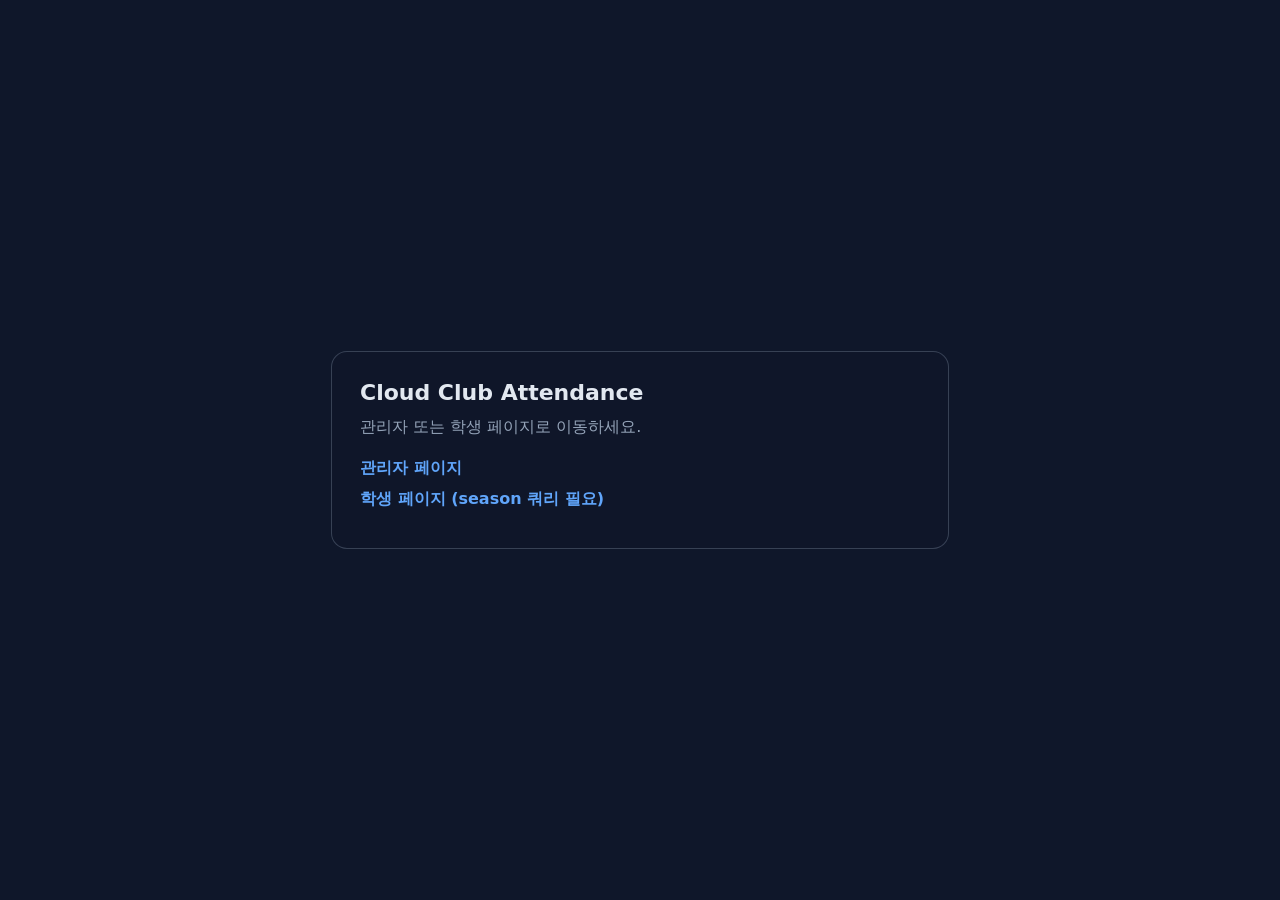
==== web/index.html @ 2427c8b9 "관리자·학생 페이지 전체 GitHub Pages 마이그레이션 및 Apps Script JSONP API 게이트웨이 전환 구현 - Code.gs를 API 중심 구조로 개편하고 JSO" ====
<!DOCTYPE html>
<html lang="ko">
<head>
  <meta charset="utf-8">
  <meta name="viewport" content="width=device-width, initial-scale=1">
  <title>Cloud Club Attendance</title>
  <style>
    body {
      margin: 0;
      font-family: Inter, system-ui, -apple-system, Segoe UI, Roboto, sans-serif;
      background: #0f172a;
      color: #e2e8f0;
      min-height: 100vh;
      display: grid;
      place-items: center;
    }
    .box {
      width: min(92vw, 560px);
      padding: 28px;
      border-radius: 16px;
      border: 1px solid rgba(148, 163, 184, 0.3);
      background: rgba(15, 23, 42, 0.8);
    }
    h1 { margin: 0 0 12px; font-size: 22px; }
    p { color: #94a3b8; margin: 0 0 20px; }
    a {
      display: block;
      color: #60a5fa;
      text-decoration: none;
      margin: 10px 0;
      font-weight: 700;
    }
  </style>
</head>
<body>
  <div class="box">
    <h1>Cloud Club Attendance</h1>
    <p>관리자 또는 학생 페이지로 이동하세요.</p>
    <a href="./admin/">관리자 페이지</a>
    <a href="./student/">학생 페이지 (season 쿼리 필요)</a>
  </div>
</body>
</html>
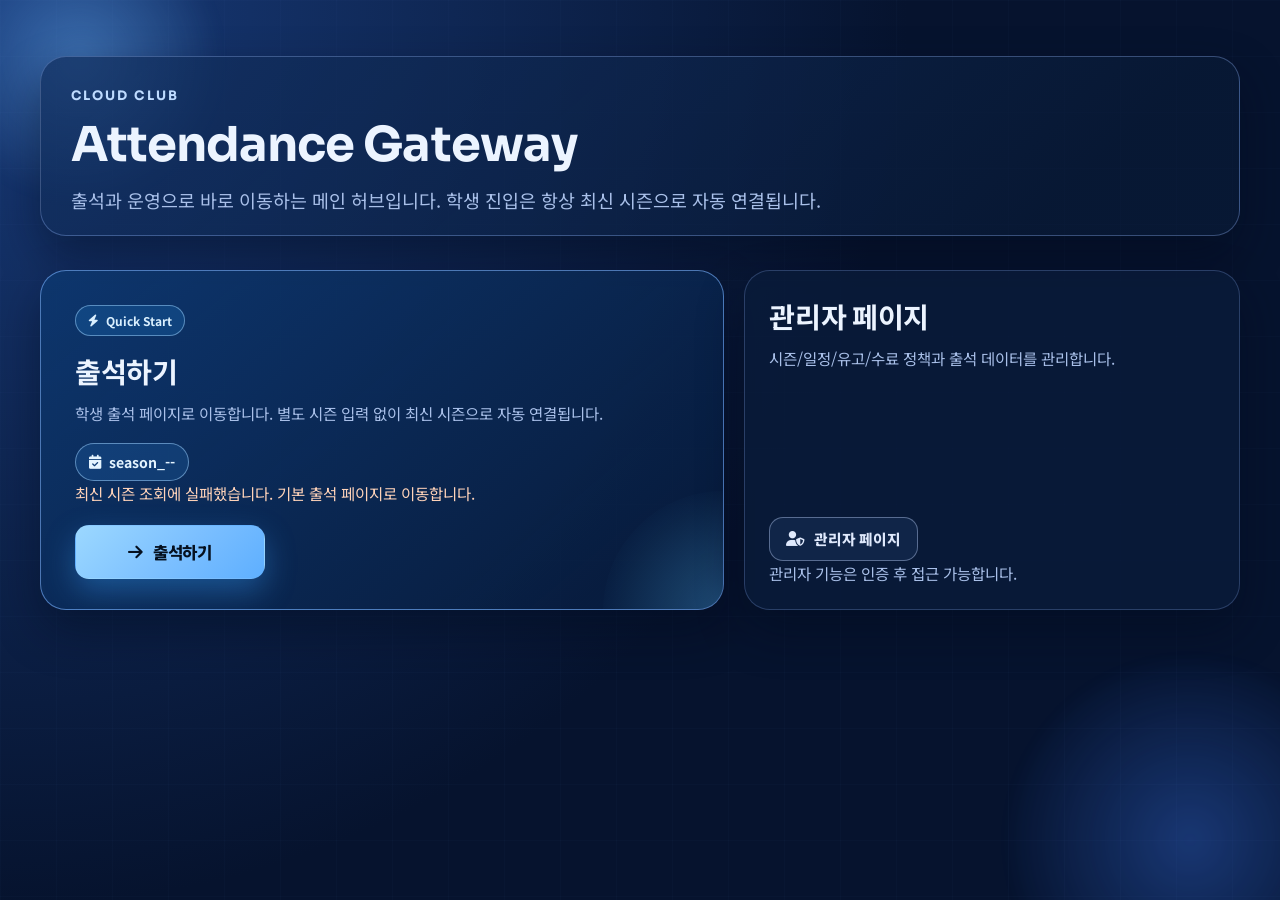
==== commit 2c3e7ac6: "feat(web-gateway): 루트 랜딩 고도화 및 최신 시즌 자동 연결 - /web 루트 페이지를 카드형 허브 UI로 전면 개편해 학생/관리자 진입 동선을 시각적으로 분리하고" ====
--- a/web/index.html
+++ b/web/index.html
@@ -3,41 +3,389 @@
 <head>
   <meta charset="utf-8">
   <meta name="viewport" content="width=device-width, initial-scale=1">
-  <title>Cloud Club Attendance</title>
+  <title>Cloud Club Attendance Gateway</title>
+  <link rel="icon" href="../images/image.png" type="image/png">
+  <link rel="stylesheet" href="https://cdnjs.cloudflare.com/ajax/libs/font-awesome/6.4.0/css/all.min.css">
+  <link rel="preconnect" href="https://fonts.googleapis.com">
+  <link rel="preconnect" href="https://fonts.gstatic.com" crossorigin>
+  <link href="https://fonts.googleapis.com/css2?family=Noto+Sans+KR:wght@400;500;700;800&family=Sora:wght@600;700;800&display=swap" rel="stylesheet">
   <style>
+    :root {
+      --bg-main: #06132e;
+      --bg-hero: #0f234b;
+      --card-bg: rgba(10, 27, 58, 0.78);
+      --card-border: rgba(130, 163, 224, 0.28);
+      --card-border-strong: rgba(123, 179, 255, 0.6);
+      --text-main: #ecf4ff;
+      --text-muted: #a9c0e9;
+      --accent: #7cc4ff;
+      --accent-strong: #31a0ff;
+      --admin-accent: #93a7ca;
+      --focus-ring: rgba(155, 208, 255, 0.95);
+      --shadow-soft: 0 20px 46px rgba(3, 10, 29, 0.45);
+    }
+
+    * {
+      box-sizing: border-box;
+    }
+
     body {
       margin: 0;
-      font-family: Inter, system-ui, -apple-system, Segoe UI, Roboto, sans-serif;
-      background: #0f172a;
-      color: #e2e8f0;
+      font-family: 'Noto Sans KR', -apple-system, BlinkMacSystemFont, 'Segoe UI', sans-serif;
+      background: radial-gradient(circle at top left, #183b7a 0%, var(--bg-main) 58%);
+      color: var(--text-main);
       min-height: 100vh;
+      position: relative;
+      overflow-x: hidden;
+    }
+
+    .bg-grid {
+      position: fixed;
+      inset: 0;
+      background-image:
+        linear-gradient(to right, rgba(108, 157, 236, 0.14) 1px, transparent 1px),
+        linear-gradient(to bottom, rgba(108, 157, 236, 0.14) 1px, transparent 1px);
+      background-size: 56px 56px;
+      opacity: 0.2;
+      pointer-events: none;
+      z-index: 0;
+    }
+
+    .ambient {
+      position: fixed;
+      inset: 0;
+      z-index: 0;
+      pointer-events: none;
+    }
+
+    .orb {
+      position: absolute;
+      border-radius: 999px;
+      filter: blur(8px);
+      opacity: 0.58;
+    }
+
+    .orb-a {
+      width: 280px;
+      height: 280px;
+      top: -80px;
+      left: -60px;
+      background: radial-gradient(circle, rgba(112, 185, 255, 0.72) 0%, rgba(112, 185, 255, 0) 72%);
+    }
+
+    .orb-b {
+      width: 360px;
+      height: 360px;
+      bottom: -120px;
+      right: -90px;
+      background: radial-gradient(circle, rgba(63, 128, 255, 0.58) 0%, rgba(63, 128, 255, 0) 76%);
+    }
+
+    .landing {
+      position: relative;
+      z-index: 1;
+      width: min(1200px, calc(100vw - 40px));
+      margin: 0 auto;
+      padding: 56px 0 64px;
+    }
+
+    .hero {
+      margin-bottom: 34px;
+      padding: 30px 30px 22px;
+      border: 1px solid rgba(138, 173, 236, 0.36);
+      background: linear-gradient(138deg, rgba(18, 48, 97, 0.74) 0%, rgba(9, 26, 55, 0.72) 84%);
+      border-radius: 26px;
+      box-shadow: var(--shadow-soft);
+    }
+
+    .eyebrow {
+      margin: 0 0 10px;
+      font-family: 'Sora', 'Noto Sans KR', sans-serif;
+      font-size: 13px;
+      letter-spacing: 0.16em;
+      text-transform: uppercase;
+      color: #bedbff;
+      font-weight: 700;
+    }
+
+    .hero h1 {
+      margin: 0 0 12px;
+      font-family: 'Sora', 'Noto Sans KR', sans-serif;
+      font-size: clamp(2rem, 3.9vw, 3rem);
+      letter-spacing: -0.02em;
+    }
+
+    .lead {
+      margin: 0;
+      color: var(--text-muted);
+      font-size: clamp(1rem, 1.8vw, 1.15rem);
+    }
+
+    .cta-grid {
       display: grid;
-      place-items: center;
-    }
-    .box {
-      width: min(92vw, 560px);
+      grid-template-columns: minmax(0, 1.38fr) minmax(0, 1fr);
+      gap: 20px;
+      align-items: stretch;
+    }
+
+    .cta-card {
+      border-radius: 26px;
+      border: 1px solid var(--card-border);
+      background: var(--card-bg);
+      box-shadow: var(--shadow-soft);
       padding: 28px;
-      border-radius: 16px;
-      border: 1px solid rgba(148, 163, 184, 0.3);
-      background: rgba(15, 23, 42, 0.8);
-    }
-    h1 { margin: 0 0 12px; font-size: 22px; }
-    p { color: #94a3b8; margin: 0 0 20px; }
-    a {
-      display: block;
-      color: #60a5fa;
+      position: relative;
+      overflow: hidden;
+      display: flex;
+      flex-direction: column;
+      justify-content: flex-start;
+    }
+
+    .cta-card h2 {
+      margin: 0 0 10px;
+      font-size: clamp(1.42rem, 2.2vw, 1.8rem);
+      font-family: 'Sora', 'Noto Sans KR', sans-serif;
+      letter-spacing: -0.01em;
+    }
+
+    .cta-card p {
+      margin: 0;
+      color: var(--text-muted);
+      line-height: 1.55;
+      font-size: 0.97rem;
+    }
+
+    .cta-card-student {
+      min-height: 320px;
+      padding: 34px 34px 30px;
+      border-color: var(--card-border-strong);
+      background: linear-gradient(140deg, rgba(13, 55, 110, 0.92) 0%, rgba(8, 30, 65, 0.88) 86%);
+    }
+
+    .cta-card-student::after {
+      content: '';
+      position: absolute;
+      width: 240px;
+      height: 240px;
+      right: -120px;
+      bottom: -122px;
+      border-radius: 50%;
+      background: radial-gradient(circle, rgba(89, 194, 255, 0.28) 0%, rgba(89, 194, 255, 0) 74%);
+      pointer-events: none;
+    }
+
+    .cta-card-admin {
+      min-height: 258px;
+      padding: 24px;
+    }
+
+    .card-badge {
+      display: inline-flex;
+      align-items: center;
+      gap: 7px;
+      align-self: flex-start;
+      margin-bottom: 14px;
+      border-radius: 999px;
+      padding: 6px 12px;
+      font-size: 12px;
+      color: #daf0ff;
+      border: 1px solid rgba(162, 213, 255, 0.5);
+      background: rgba(31, 118, 192, 0.28);
+      font-weight: 700;
+    }
+
+    .season-chip {
+      display: inline-flex;
+      align-items: center;
+      gap: 8px;
+      align-self: flex-start;
+      margin-top: 18px;
+      padding: 8px 13px;
+      border-radius: 999px;
+      border: 1px solid rgba(162, 211, 255, 0.52);
+      color: #e4f4ff;
+      font-size: 0.88rem;
+      font-weight: 700;
+      background: rgba(40, 118, 190, 0.24);
+    }
+
+    .status-text {
+      margin-top: 10px;
+      min-height: 22px;
+      color: #bfd7fd;
+      font-size: 0.9rem;
+      line-height: 1.45;
+    }
+
+    .status-text.is-error {
+      color: #ffd3b9;
+    }
+
+    .card-actions {
+      margin-top: auto;
+      padding-top: 20px;
+      display: flex;
+      align-items: center;
+      gap: 10px;
+    }
+
+    .cta-button {
+      display: inline-flex;
+      align-items: center;
+      justify-content: center;
+      gap: 10px;
       text-decoration: none;
-      margin: 10px 0;
-      font-weight: 700;
+      border-radius: 14px;
+      transition: transform 0.2s ease, box-shadow 0.2s ease, background-color 0.2s ease, color 0.2s ease;
+      font-weight: 800;
+      line-height: 1;
+      letter-spacing: -0.01em;
+      border: 1px solid transparent;
+      user-select: none;
+    }
+
+    .cta-button-primary {
+      min-height: 54px;
+      min-width: 190px;
+      font-size: 1.05rem;
+      padding: 0 22px;
+      color: #05101f;
+      background: linear-gradient(135deg, #9cd8ff 0%, #7bbfff 55%, #5eafff 100%);
+      box-shadow: 0 12px 30px rgba(58, 163, 255, 0.36);
+    }
+
+    .cta-button-secondary {
+      min-height: 44px;
+      padding: 0 16px;
+      font-size: 0.92rem;
+      color: #dfe9fc;
+      border-color: rgba(175, 196, 236, 0.45);
+      background: rgba(22, 44, 80, 0.72);
+    }
+
+    .cta-button:hover {
+      transform: translateY(-2px);
+    }
+
+    .cta-button-primary:hover {
+      box-shadow: 0 16px 34px rgba(58, 163, 255, 0.46);
+    }
+
+    .cta-button-secondary:hover {
+      color: #ffffff;
+      border-color: rgba(175, 196, 236, 0.65);
+      background: rgba(32, 61, 107, 0.8);
+    }
+
+    .cta-button:focus-visible {
+      outline: 3px solid var(--focus-ring);
+      outline-offset: 3px;
+    }
+
+    .hint-text {
+      margin-top: 10px;
+      color: #abc4e7;
+      font-size: 0.83rem;
+      line-height: 1.4;
+    }
+
+    @media (max-width: 980px) {
+      .landing {
+        width: min(960px, calc(100vw - 28px));
+        padding-top: 30px;
+      }
+
+      .hero {
+        padding: 26px 22px 20px;
+      }
+
+      .cta-grid {
+        grid-template-columns: 1fr;
+      }
+
+      .cta-card-student,
+      .cta-card-admin {
+        min-height: 0;
+      }
+    }
+
+    @media (max-width: 560px) {
+      .landing {
+        width: calc(100vw - 20px);
+      }
+
+      .hero h1 {
+        font-size: 1.8rem;
+      }
+
+      .cta-card {
+        border-radius: 22px;
+      }
+
+      .cta-card-student {
+        padding: 28px 20px 24px;
+      }
+
+      .card-actions {
+        width: 100%;
+      }
+
+      .cta-button-primary,
+      .cta-button-secondary {
+        width: 100%;
+      }
     }
   </style>
 </head>
 <body>
-  <div class="box">
-    <h1>Cloud Club Attendance</h1>
-    <p>관리자 또는 학생 페이지로 이동하세요.</p>
-    <a href="./admin/">관리자 페이지</a>
-    <a href="./student/">학생 페이지 (season 쿼리 필요)</a>
+  <div class="bg-grid" aria-hidden="true"></div>
+  <div class="ambient" aria-hidden="true">
+    <span class="orb orb-a"></span>
+    <span class="orb orb-b"></span>
   </div>
+
+  <main class="landing" aria-labelledby="landingTitle">
+    <header class="hero">
+      <p class="eyebrow">Cloud Club</p>
+      <h1 id="landingTitle">Attendance Gateway</h1>
+      <p class="lead">출석과 운영으로 바로 이동하는 메인 허브입니다. 학생 진입은 항상 최신 시즌으로 자동 연결됩니다.</p>
+    </header>
+
+    <section class="cta-grid" aria-label="페이지 이동 메뉴">
+      <article class="cta-card cta-card-student">
+        <span class="card-badge"><i class="fas fa-bolt"></i>Quick Start</span>
+        <h2>출석하기</h2>
+        <p>학생 출석 페이지로 이동합니다. 별도 시즌 입력 없이 최신 시즌으로 자동 연결됩니다.</p>
+        <span id="latestSeasonBadge" class="season-chip" hidden>
+          <i class="fas fa-calendar-check"></i>
+          <span id="latestSeasonLabel">season_--</span>
+        </span>
+        <p id="latestSeasonStatus" class="status-text" role="status" aria-live="polite">최신 시즌 확인 중...</p>
+        <div class="card-actions">
+          <a id="studentLink" class="cta-button cta-button-primary" href="./student/" aria-label="최신 시즌 출석 페이지로 이동">
+            <i class="fas fa-arrow-right"></i>
+            <span>출석하기</span>
+          </a>
+        </div>
+      </article>
+
+      <article class="cta-card cta-card-admin">
+        <h2>관리자 페이지</h2>
+        <p>시즌/일정/유고/수료 정책과 출석 데이터를 관리합니다.</p>
+        <div class="card-actions">
+          <a class="cta-button cta-button-secondary" href="./admin/" aria-label="관리자 페이지로 이동">
+            <i class="fas fa-user-shield"></i>
+            <span>관리자 페이지</span>
+          </a>
+        </div>
+        <p class="hint-text">관리자 기능은 인증 후 접근 가능합니다.</p>
+      </article>
+    </section>
+  </main>
+
+  <script src="./shared/env.js"></script>
+  <script src="./shared/config.js"></script>
+  <script src="./shared/api-jsonp.js"></script>
+  <script src="./index.js"></script>
 </body>
 </html>
